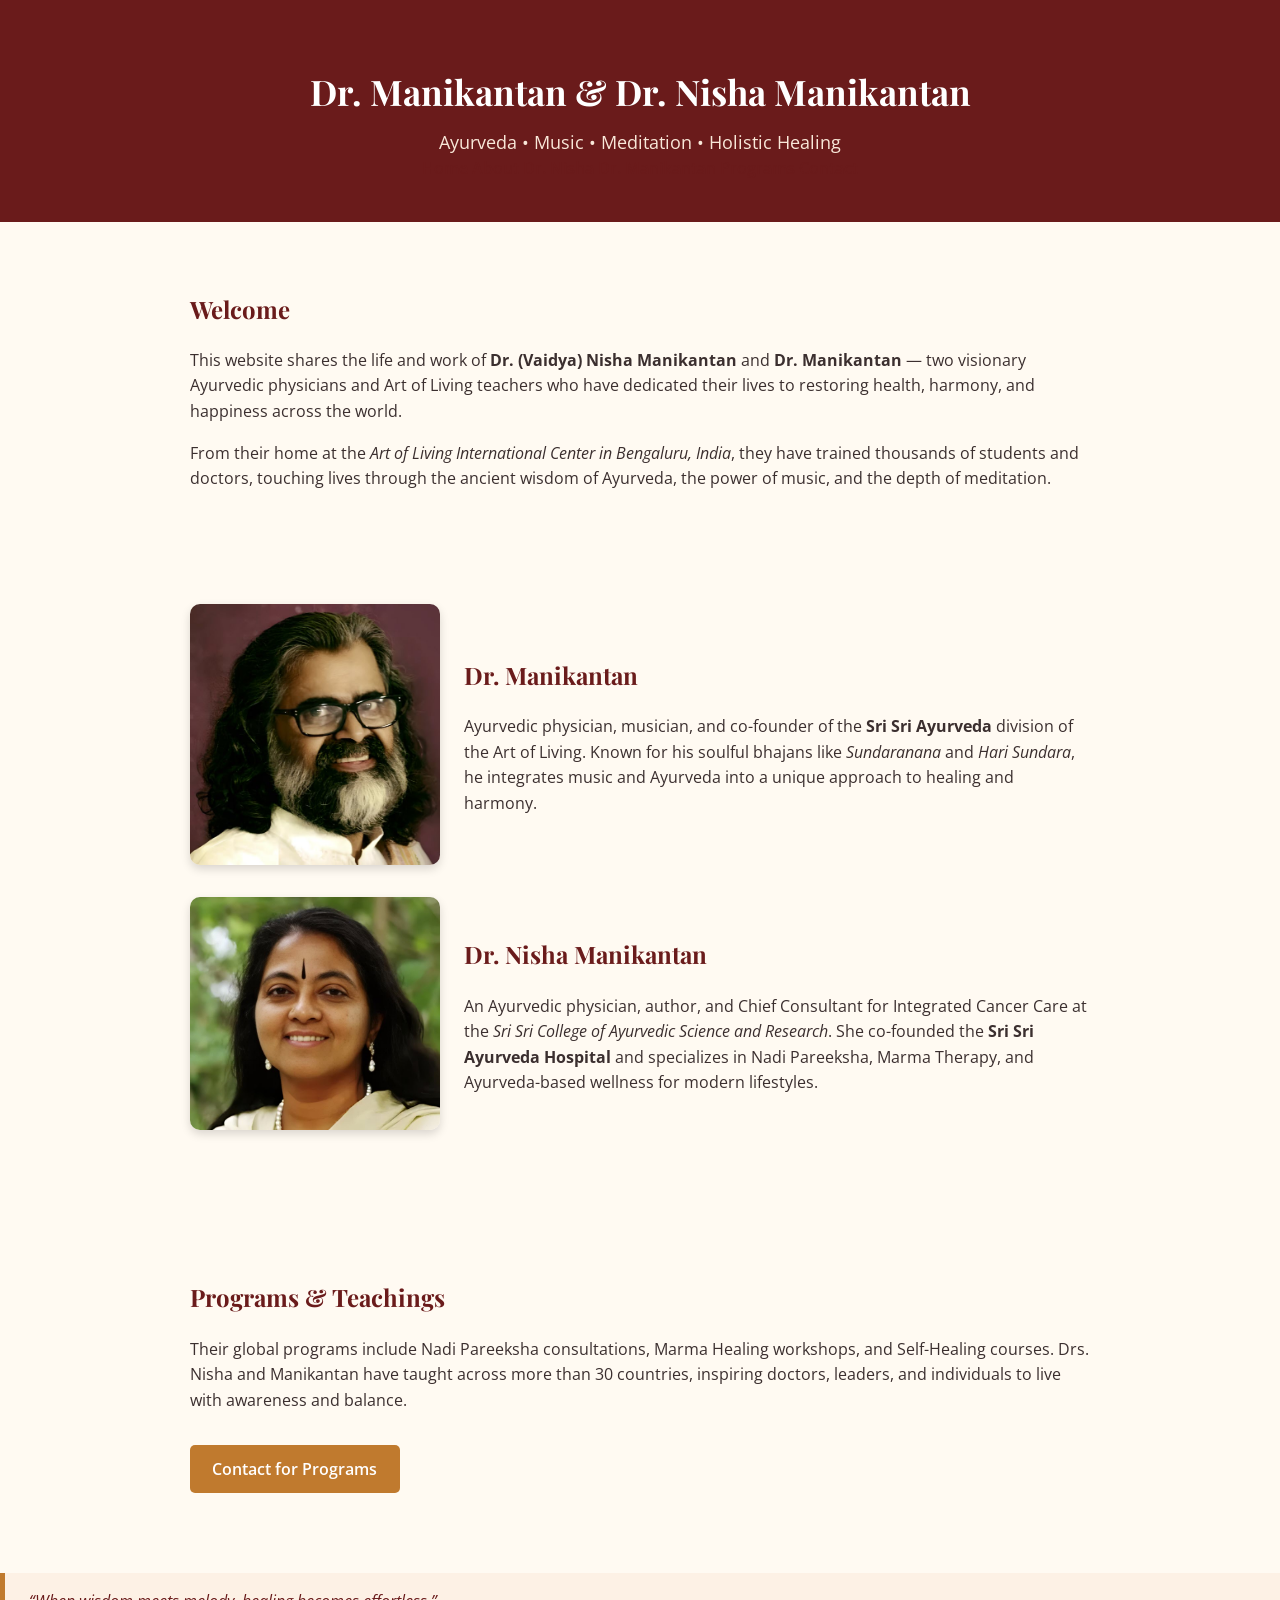
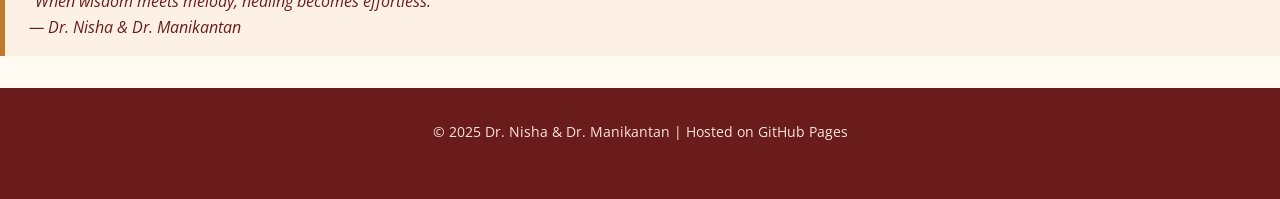
==== index.html @ b139318a "Update index.html" ====
<!DOCTYPE html>
<html lang="en">
<head>
  <meta charset="UTF-8" />
  <meta name="viewport" content="width=device-width, initial-scale=1.0" />
  <title>Dr. Manikantan & Dr. Nisha Manikantan | Ayurveda & Healing</title>
  <link href="https://fonts.googleapis.com/css2?family=Playfair+Display:wght@500;700&family=Open+Sans&display=swap" rel="stylesheet">
  <style>
    body {
      font-family: 'Open Sans', sans-serif;
      margin: 0;
      padding: 0;
      background-color: #fffaf2;
      color: #3b2f2f;
      line-height: 1.6;
    }
    header {
      background-color: #6a1b1b;
      color: #fff;
      text-align: center;
      padding: 2.5rem 1rem;
    }
    header h1 {
      font-family: 'Playfair Display', serif;
      font-size: 2.2rem;
      margin-bottom: 0.5rem;
    }
    header p {
      font-size: 1.1rem;
      margin: 0;
      color: #f9e8d9;
    }
    section {
      padding: 3rem 1.5rem;
      max-width: 900px;
      margin: auto;
    }
    h2 {
      font-family: 'Playfair Display', serif;
      color: #6a1b1b;
    }
    .bio {
      display: flex;
      flex-wrap: wrap;
      gap: 1.5rem;
      align-items: center;
      margin-bottom: 2rem;
    }
    .bio img {
      max-width: 250px;
      border-radius: 10px;
      box-shadow: 0 4px 10px rgba(0,0,0,0.15);
    }
    .bio-text {
      flex: 1;
      min-width: 260px;
    }
    .quote {
      font-style: italic;
      color: #6a1b1b;
      background: #fdf1e5;
      border-left: 5px solid #c07a2e;
      padding: 1rem 1.5rem;
      margin: 2rem 0;
    }
    footer {
      text-align: center;
      padding: 2rem;
      background-color: #6a1b1b;
      color: #f9e8d9;
      font-size: 0.9rem;
    }
    a {
      color: #6a1b1b;
      text-decoration: none;
      font-weight: 600;
    }
    a:hover {
      text-decoration: underline;
    }
    .cta {
      display: inline-block;
      background-color: #c07a2e;
      color: #fff;
      padding: 0.7rem 1.4rem;
      border-radius: 5px;
      text-decoration: none;
      margin-top: 1rem;
    }
    .cta:hover {
      background-color: #a7661f;
    }
  </style>
</head>

<body>
  <header>
    <h1>Dr. Manikantan & Dr. Nisha Manikantan</h1>
    <p>Ayurveda • Music • Meditation • Holistic Healing</p>
      <nav class="navbar">
  <a href="index.html">Home</a>
  <a href="about.html">About</a>
  <a href="dr-nisha.html">Dr. Nisha</a>
  <a href="dr-manikantan.html">Dr. Manikantan</a>
  <a href="programs.html">Programs</a>
  <a href="contact.html">Contact</a>
</nav>
  </header>

  <section>
    <h2>Welcome</h2>
    <p>
      This website shares the life and work of <strong>Dr. (Vaidya) Nisha Manikantan</strong> and <strong>Dr. Manikantan</strong> — two visionary Ayurvedic physicians and Art of Living teachers who have dedicated their lives to restoring health, harmony, and happiness across the world.
    </p>
    <p>
      From their home at the <em>Art of Living International Center in Bengaluru, India</em>, they have trained thousands of students and doctors, touching lives through the ancient wisdom of Ayurveda, the power of music, and the depth of meditation.
    </p>
  </section>

  <section>
     <div class="bio">
      <img src="Dr Manikantan Profile Photo Final.jpg" alt="Dr. Manikantan">
      <div class="bio-text">
        <h2>Dr. Manikantan</h2>
        <p>
          Ayurvedic physician, musician, and co-founder of the <strong>Sri Sri Ayurveda</strong> division of the Art of Living.  
          Known for his soulful bhajans like <em>Sundaranana</em> and <em>Hari Sundara</em>, he integrates music and Ayurveda into a unique approach to healing and harmony.
        </p>
      </div>
    </div>
    <div class="bio">
      <img src="Dr Nisha Manikantan Profile Photo Final.jpg" alt="Dr. Nisha Manikantan">
      <div class="bio-text">
        <h2>Dr. Nisha Manikantan</h2>
        <p>
          An Ayurvedic physician, author, and Chief Consultant for Integrated Cancer Care at the <em>Sri Sri College of Ayurvedic Science and Research</em>.  
          She co-founded the <strong>Sri Sri Ayurveda Hospital</strong> and specializes in Nadi Pareeksha, Marma Therapy, and Ayurveda-based wellness for modern lifestyles.
        </p>
      </div>
    </div>
  </section>

  <section>
    <h2>Programs & Teachings</h2>
    <p>
      Their global programs include Nadi Pareeksha consultations, Marma Healing workshops, and Self-Healing courses.  
      Drs. Nisha and Manikantan have taught across more than 30 countries, inspiring doctors, leaders, and individuals to live with awareness and balance.
    </p>
    <a href="mailto:drmanikantanandnisha@gmail.com" class="cta">Contact for Programs</a>
  </section>

  <div class="quote">
    “When wisdom meets melody, healing becomes effortless.”  
    <br>— Dr. Nisha & Dr. Manikantan
  </div>

  <footer>
    © 2025 Dr. Nisha & Dr. Manikantan | Hosted on GitHub Pages  
    <br>
    <a href="mailto:drmanikantanandnisha@gmail.com">drmanikantanandnisha@gmail.com</a>
  </footer>
</body>
</html>
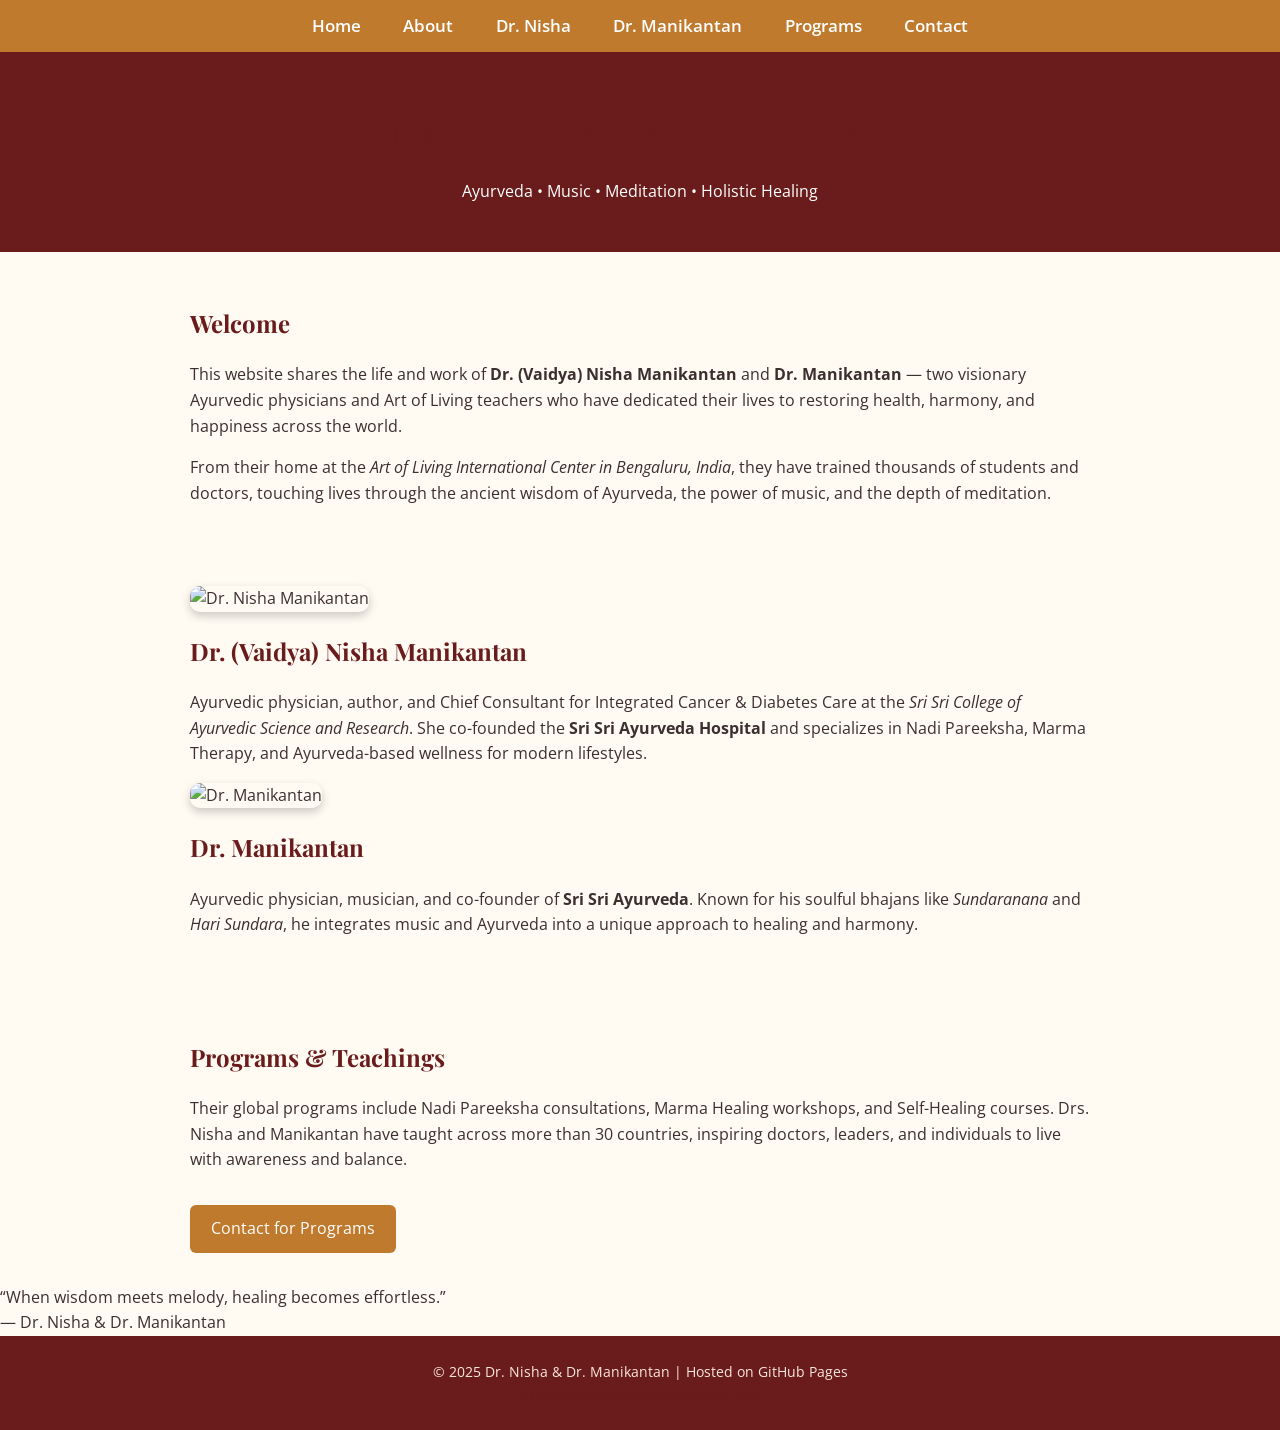
==== commit cd6b3605: "Update index.html" ====
--- a/index.html
+++ b/index.html
@@ -4,109 +4,33 @@
   <meta charset="UTF-8" />
   <meta name="viewport" content="width=device-width, initial-scale=1.0" />
   <title>Dr. Manikantan & Dr. Nisha Manikantan | Ayurveda & Healing</title>
+
+  <!-- Fonts -->
   <link href="https://fonts.googleapis.com/css2?family=Playfair+Display:wght@500;700&family=Open+Sans&display=swap" rel="stylesheet">
-  <style>
-    body {
-      font-family: 'Open Sans', sans-serif;
-      margin: 0;
-      padding: 0;
-      background-color: #fffaf2;
-      color: #3b2f2f;
-      line-height: 1.6;
-    }
-    header {
-      background-color: #6a1b1b;
-      color: #fff;
-      text-align: center;
-      padding: 2.5rem 1rem;
-    }
-    header h1 {
-      font-family: 'Playfair Display', serif;
-      font-size: 2.2rem;
-      margin-bottom: 0.5rem;
-    }
-    header p {
-      font-size: 1.1rem;
-      margin: 0;
-      color: #f9e8d9;
-    }
-    section {
-      padding: 3rem 1.5rem;
-      max-width: 900px;
-      margin: auto;
-    }
-    h2 {
-      font-family: 'Playfair Display', serif;
-      color: #6a1b1b;
-    }
-    .bio {
-      display: flex;
-      flex-wrap: wrap;
-      gap: 1.5rem;
-      align-items: center;
-      margin-bottom: 2rem;
-    }
-    .bio img {
-      max-width: 250px;
-      border-radius: 10px;
-      box-shadow: 0 4px 10px rgba(0,0,0,0.15);
-    }
-    .bio-text {
-      flex: 1;
-      min-width: 260px;
-    }
-    .quote {
-      font-style: italic;
-      color: #6a1b1b;
-      background: #fdf1e5;
-      border-left: 5px solid #c07a2e;
-      padding: 1rem 1.5rem;
-      margin: 2rem 0;
-    }
-    footer {
-      text-align: center;
-      padding: 2rem;
-      background-color: #6a1b1b;
-      color: #f9e8d9;
-      font-size: 0.9rem;
-    }
-    a {
-      color: #6a1b1b;
-      text-decoration: none;
-      font-weight: 600;
-    }
-    a:hover {
-      text-decoration: underline;
-    }
-    .cta {
-      display: inline-block;
-      background-color: #c07a2e;
-      color: #fff;
-      padding: 0.7rem 1.4rem;
-      border-radius: 5px;
-      text-decoration: none;
-      margin-top: 1rem;
-    }
-    .cta:hover {
-      background-color: #a7661f;
-    }
-  </style>
+
+  <!-- External CSS -->
+  <link rel="stylesheet" href="style.css">
 </head>
 
 <body>
+
+  <!-- 🌿 Navigation Bar -->
+  <nav class="navbar">
+    <a href="index.html" class="active">Home</a>
+    <a href="about.html">About</a>
+    <a href="dr-nisha.html">Dr. Nisha</a>
+    <a href="dr-manikantan.html">Dr. Manikantan</a>
+    <a href="programs.html">Programs</a>
+    <a href="contact.html">Contact</a>
+  </nav>
+
+  <!-- 🪔 Header / Banner -->
   <header>
     <h1>Dr. Manikantan & Dr. Nisha Manikantan</h1>
     <p>Ayurveda • Music • Meditation • Holistic Healing</p>
-      <nav class="navbar">
-  <a href="index.html">Home</a>
-  <a href="about.html">About</a>
-  <a href="dr-nisha.html">Dr. Nisha</a>
-  <a href="dr-manikantan.html">Dr. Manikantan</a>
-  <a href="programs.html">Programs</a>
-  <a href="contact.html">Contact</a>
-</nav>
   </header>
 
+  <!-- 🌸 Welcome Section -->
   <section>
     <h2>Welcome</h2>
     <p>
@@ -117,47 +41,52 @@
     </p>
   </section>
 
+  <!-- 🌿 Profiles -->
   <section>
-     <div class="bio">
-      <img src="Dr Manikantan Profile Photo Final.jpg" alt="Dr. Manikantan">
+    <div class="bio">
+      <img src="images/dr-nisha.jpg" alt="Dr. Nisha Manikantan" class="profile-img">
+      <div class="bio-text">
+        <h2>Dr. (Vaidya) Nisha Manikantan</h2>
+        <p>
+          Ayurvedic physician, author, and Chief Consultant for Integrated Cancer & Diabetes Care at the <em>Sri Sri College of Ayurvedic Science and Research</em>.
+          She co-founded the <strong>Sri Sri Ayurveda Hospital</strong> and specializes in Nadi Pareeksha, Marma Therapy, and Ayurveda-based wellness for modern lifestyles.
+        </p>
+      </div>
+    </div>
+
+    <div class="bio">
+      <img src="images/dr-manikantan.jpg" alt="Dr. Manikantan" class="profile-img">
       <div class="bio-text">
         <h2>Dr. Manikantan</h2>
         <p>
-          Ayurvedic physician, musician, and co-founder of the <strong>Sri Sri Ayurveda</strong> division of the Art of Living.  
-          Known for his soulful bhajans like <em>Sundaranana</em> and <em>Hari Sundara</em>, he integrates music and Ayurveda into a unique approach to healing and harmony.
-        </p>
-      </div>
-    </div>
-    <div class="bio">
-      <img src="Dr Nisha Manikantan Profile Photo Final.jpg" alt="Dr. Nisha Manikantan">
-      <div class="bio-text">
-        <h2>Dr. Nisha Manikantan</h2>
-        <p>
-          An Ayurvedic physician, author, and Chief Consultant for Integrated Cancer Care at the <em>Sri Sri College of Ayurvedic Science and Research</em>.  
-          She co-founded the <strong>Sri Sri Ayurveda Hospital</strong> and specializes in Nadi Pareeksha, Marma Therapy, and Ayurveda-based wellness for modern lifestyles.
+          Ayurvedic physician, musician, and co-founder of <strong>Sri Sri Ayurveda</strong>. Known for his soulful bhajans like <em>Sundaranana</em> and <em>Hari Sundara</em>, he integrates music and Ayurveda into a unique approach to healing and harmony.
         </p>
       </div>
     </div>
   </section>
 
+  <!-- 🌎 Programs Section -->
   <section>
     <h2>Programs & Teachings</h2>
     <p>
-      Their global programs include Nadi Pareeksha consultations, Marma Healing workshops, and Self-Healing courses.  
+      Their global programs include Nadi Pareeksha consultations, Marma Healing workshops, and Self-Healing courses.
       Drs. Nisha and Manikantan have taught across more than 30 countries, inspiring doctors, leaders, and individuals to live with awareness and balance.
     </p>
     <a href="mailto:drmanikantanandnisha@gmail.com" class="cta">Contact for Programs</a>
   </section>
 
+  <!-- 🌼 Quote -->
   <div class="quote">
     “When wisdom meets melody, healing becomes effortless.”  
     <br>— Dr. Nisha & Dr. Manikantan
   </div>
 
+  <!-- 🌙 Footer -->
   <footer>
     © 2025 Dr. Nisha & Dr. Manikantan | Hosted on GitHub Pages  
     <br>
     <a href="mailto:drmanikantanandnisha@gmail.com">drmanikantanandnisha@gmail.com</a>
   </footer>
+
 </body>
 </html>
--- a/style.css
+++ b/style.css
@@ -0,0 +1,75 @@
+body {
+  font-family: 'Open Sans', sans-serif;
+  background: #fffaf2;
+  color: #3b2f2f;
+  line-height: 1.6;
+  margin: 0;
+}
+header {
+  background: #6a1b1b;
+  color: #fff;
+  text-align: center;
+  padding: 2rem 1rem;
+}
+/* 🌿 Add navbar styling BELOW header and ABOVE h1,h2 */
+.navbar {
+  background-color: #c07a2e;
+  text-align: center;
+  padding: 0.8rem 0;
+  position: sticky;
+  top: 0;
+  z-index: 10;
+}
+
+.navbar a {
+  color: #fff;
+  text-decoration: none;
+  font-weight: 600;
+  margin: 0 1.2rem;
+  font-size: 1.05rem;
+  transition: color 0.3s;
+}
+
+.navbar a:hover {
+  color: #f5d9a6;
+}
+
+h1, h2 {
+  font-family: 'Playfair Display', serif;
+  color: #6a1b1b;
+}
+section {
+  max-width: 900px;
+  margin: auto;
+  padding: 2rem;
+}
+.profile-img {
+  width: 250px;
+  border-radius: 10px;
+  box-shadow: 0 4px 10px rgba(0,0,0,0.2);
+}
+footer {
+  background: #6a1b1b;
+  color: #f9e8d9;
+  text-align: center;
+  padding: 1.5rem;
+  font-size: 0.9rem;
+}
+a {
+  color: #6a1b1b;
+  text-decoration: none;
+}
+a:hover {
+  text-decoration: underline;
+}
+.cta {
+  display: inline-block;
+  background: #c07a2e;
+  color: #fff;
+  padding: 0.7rem 1.3rem;
+  border-radius: 6px;
+  margin-top: 1rem;
+}
+.cta:hover {
+  background: #a7661f;
+}
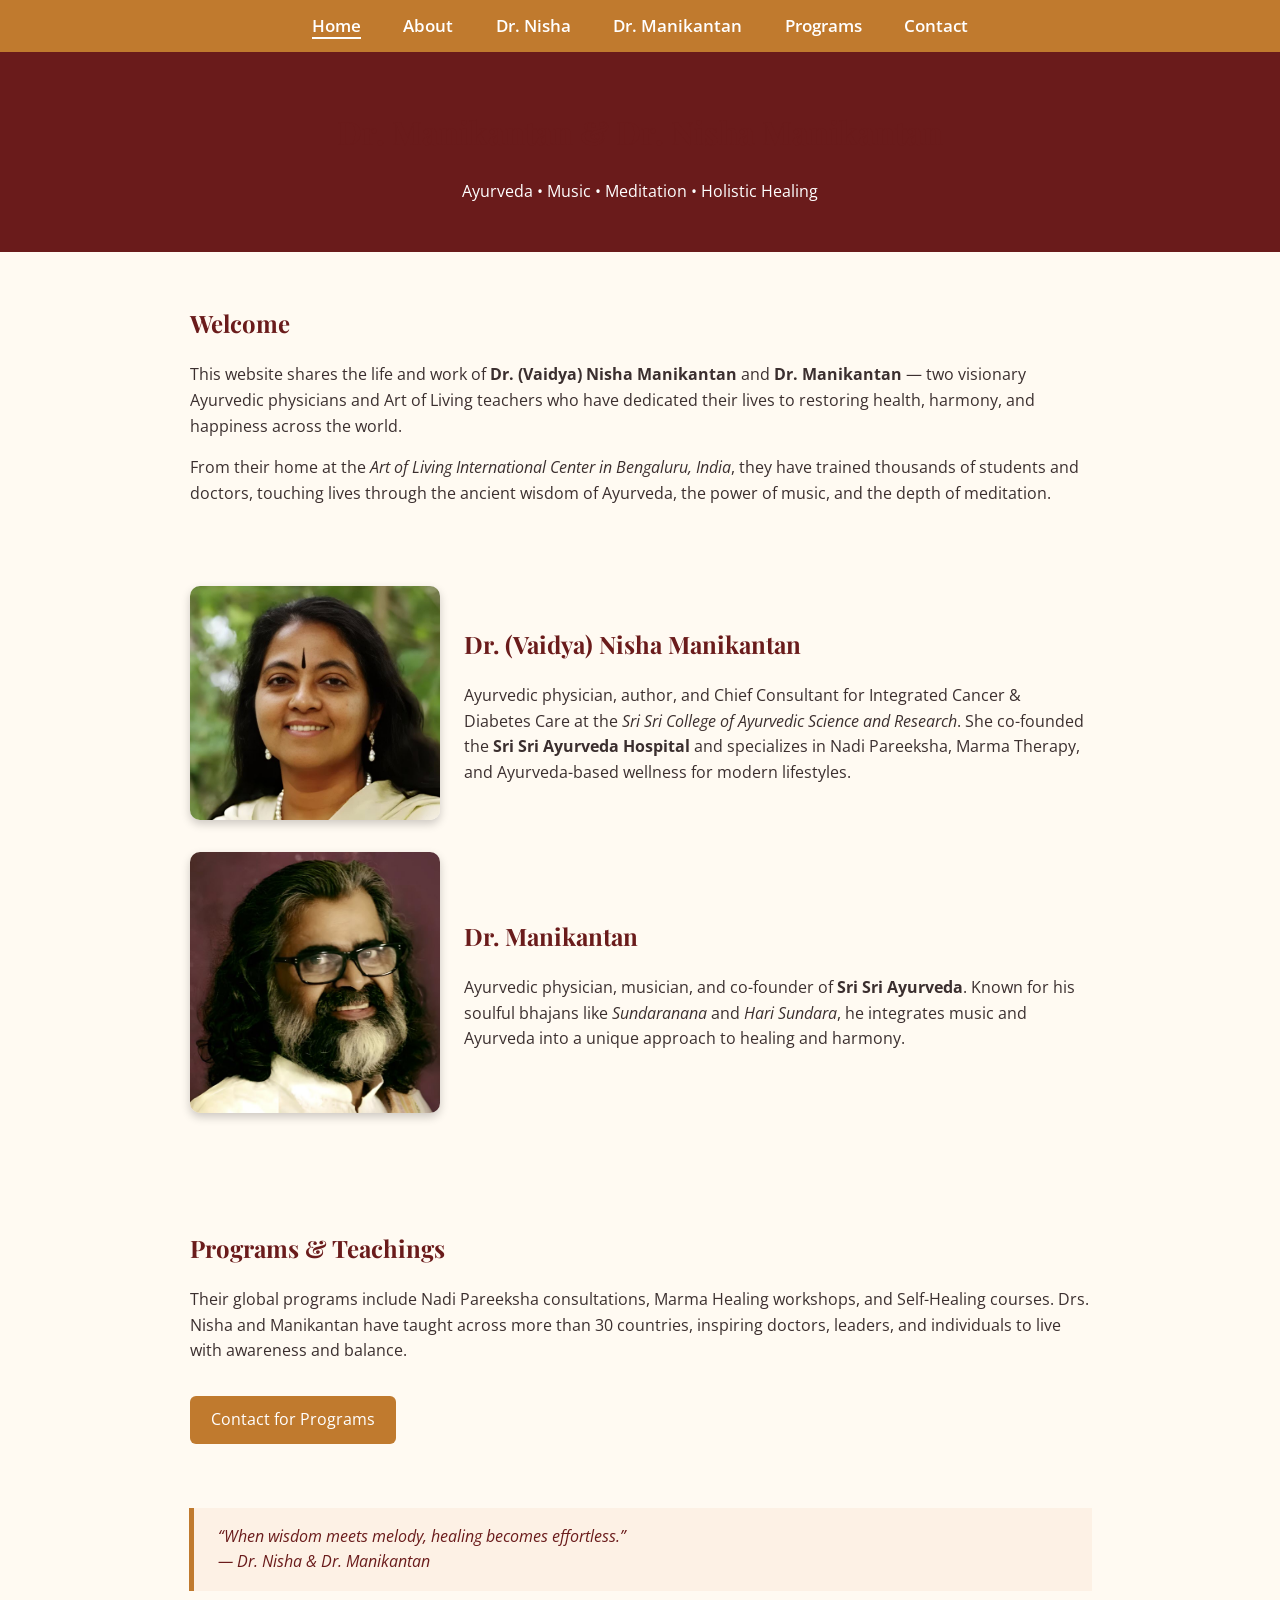
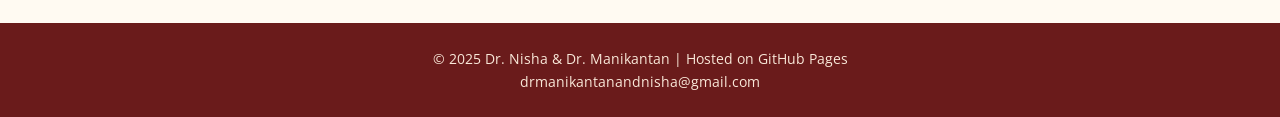
==== commit b811592e: "Update index.html" ====
--- a/index.html
+++ b/index.html
@@ -44,7 +44,7 @@
   <!-- 🌿 Profiles -->
   <section>
     <div class="bio">
-      <img src="images/dr-nisha.jpg" alt="Dr. Nisha Manikantan" class="profile-img">
+      <img src="dr-nisha.jpg" alt="Dr. Nisha Manikantan" class="profile-img">
       <div class="bio-text">
         <h2>Dr. (Vaidya) Nisha Manikantan</h2>
         <p>
@@ -55,7 +55,7 @@
     </div>
 
     <div class="bio">
-      <img src="images/dr-manikantan.jpg" alt="Dr. Manikantan" class="profile-img">
+      <img src="dr-manikantan.jpg" alt="Dr. Manikantan" class="profile-img">
       <div class="bio-text">
         <h2>Dr. Manikantan</h2>
         <p>
--- a/style.css
+++ b/style.css
@@ -1,3 +1,4 @@
+/* 🌿 General Styling */
 body {
   font-family: 'Open Sans', sans-serif;
   background: #fffaf2;
@@ -5,13 +6,27 @@
   line-height: 1.6;
   margin: 0;
 }
+
+/* 🌿 Header Banner */
 header {
   background: #6a1b1b;
   color: #fff;
   text-align: center;
   padding: 2rem 1rem;
 }
-/* 🌿 Add navbar styling BELOW header and ABOVE h1,h2 */
+
+h1, h2 {
+  font-family: 'Playfair Display', serif;
+  color: #6a1b1b;
+}
+
+section {
+  max-width: 900px;
+  margin: auto;
+  padding: 2rem;
+}
+
+/* 🌿 Navigation Bar */
 .navbar {
   background-color: #c07a2e;
   text-align: center;
@@ -34,20 +49,57 @@
   color: #f5d9a6;
 }
 
-h1, h2 {
-  font-family: 'Playfair Display', serif;
-  color: #6a1b1b;
+.navbar a.active {
+  border-bottom: 2px solid #fff;
 }
-section {
-  max-width: 900px;
-  margin: auto;
-  padding: 2rem;
+
+/* 🌿 Bio Sections */
+.bio {
+  display: flex;
+  flex-wrap: wrap;
+  align-items: center;
+  gap: 1.5rem;
+  margin-bottom: 2rem;
 }
+
 .profile-img {
   width: 250px;
   border-radius: 10px;
   box-shadow: 0 4px 10px rgba(0,0,0,0.2);
 }
+
+.bio-text {
+  flex: 1;
+  min-width: 260px;
+}
+
+/* 🌿 Quote Box */
+.quote {
+  font-style: italic;
+  color: #6a1b1b;
+  background: #fdf1e5;
+  border-left: 5px solid #c07a2e;
+  padding: 1rem 1.5rem;
+  margin: 2rem auto;
+  max-width: 850px;
+}
+
+/* 🌿 Call-to-Action Button */
+.cta {
+  display: inline-block;
+  background: #c07a2e;
+  color: #fff;
+  padding: 0.7rem 1.3rem;
+  border-radius: 6px;
+  margin-top: 1rem;
+  text-decoration: none;
+}
+
+.cta:hover {
+  background: #a7661f;
+}
+
+/* 🌿 Footer */
 footer {
   background: #6a1b1b;
   color: #f9e8d9;
@@ -55,21 +107,24 @@
   padding: 1.5rem;
   font-size: 0.9rem;
 }
-a {
-  color: #6a1b1b;
+
+footer a {
+  color: #f9e8d9;
   text-decoration: none;
 }
-a:hover {
+
+footer a:hover {
   text-decoration: underline;
 }
-.cta {
-  display: inline-block;
-  background: #c07a2e;
-  color: #fff;
-  padding: 0.7rem 1.3rem;
-  border-radius: 6px;
-  margin-top: 1rem;
+
+/* 🌿 Responsive */
+@media (max-width: 700px) {
+  .bio {
+    flex-direction: column;
+    text-align: center;
+  }
+  .navbar a {
+    display: inline-block;
+    margin: 0.5rem;
+  }
 }
-.cta:hover {
-  background: #a7661f;
-}
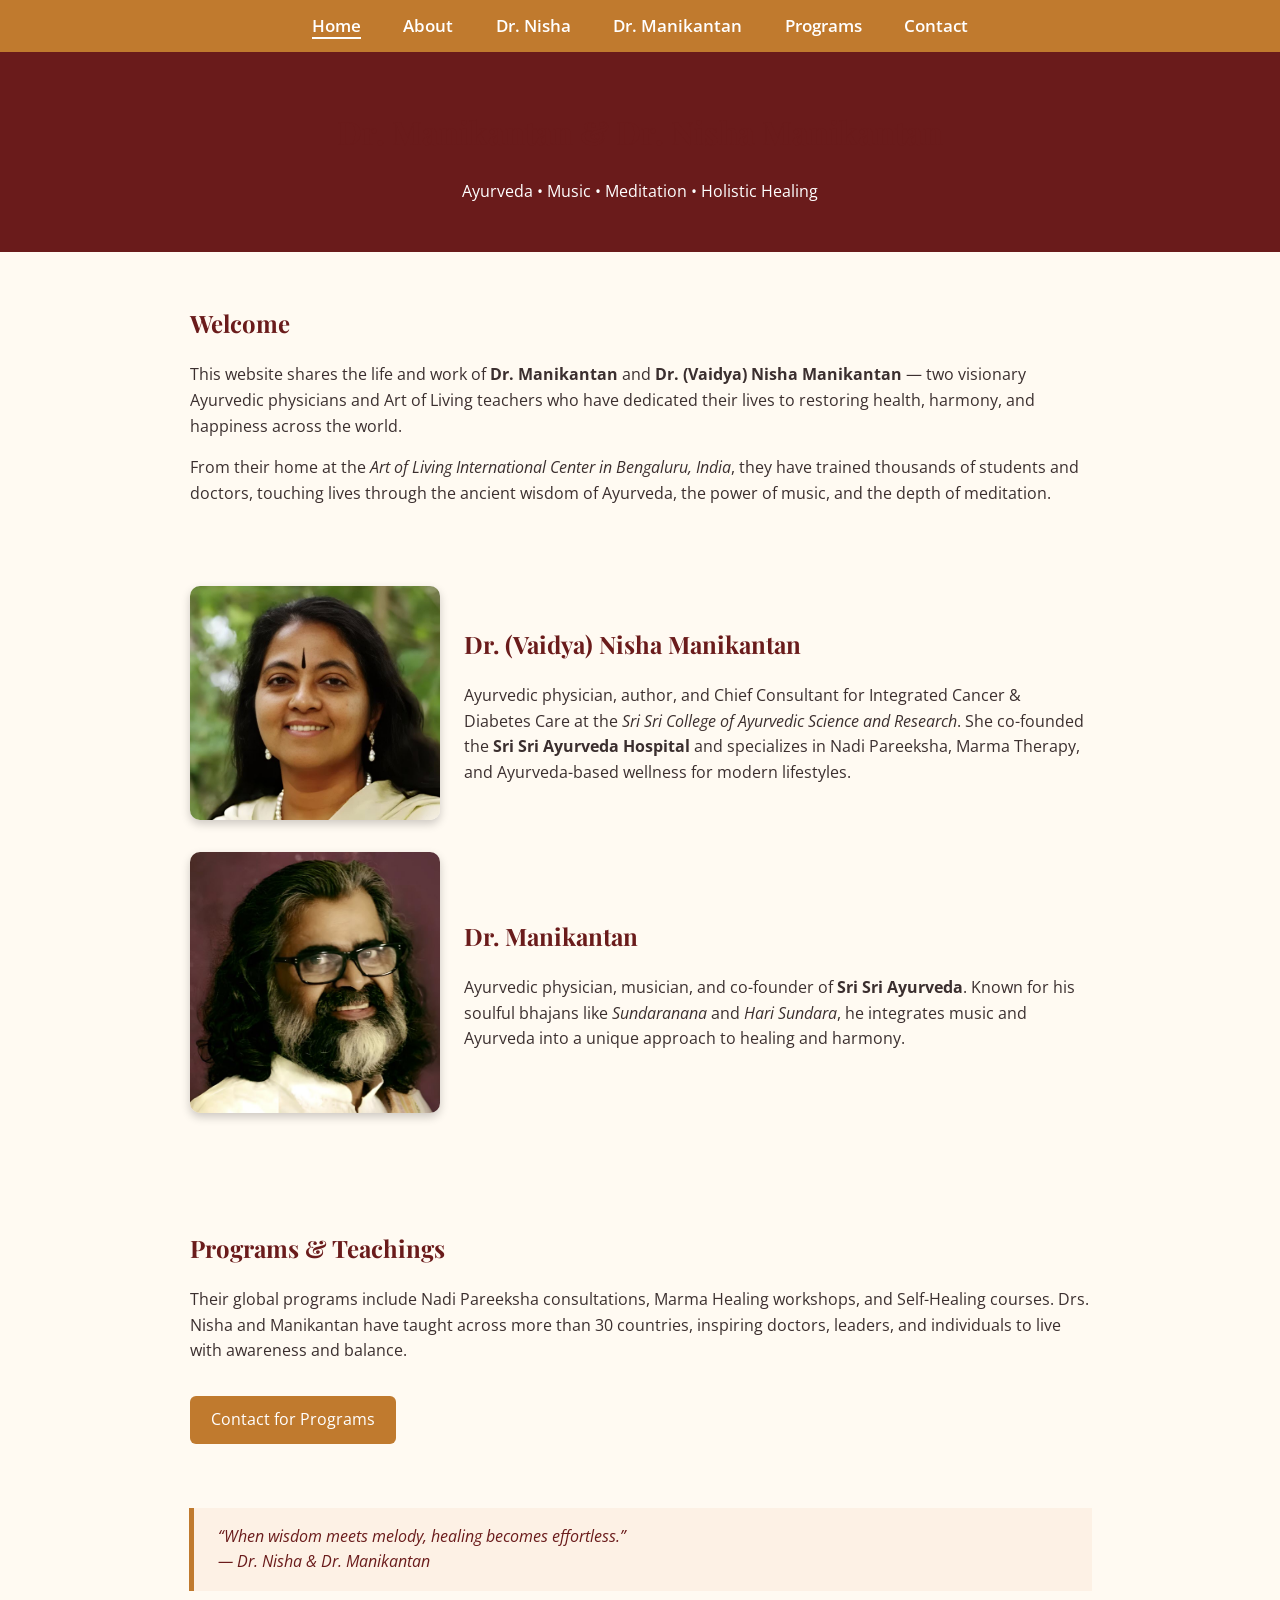
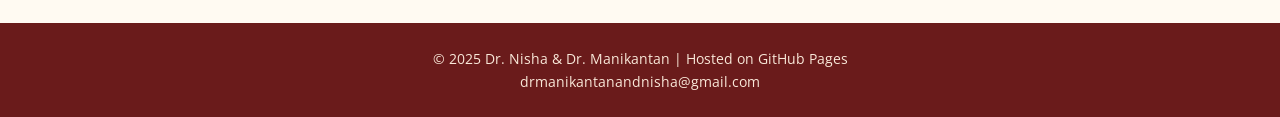
==== commit d945c9dd: "Update index.html" ====
--- a/index.html
+++ b/index.html
@@ -34,7 +34,7 @@
   <section>
     <h2>Welcome</h2>
     <p>
-      This website shares the life and work of <strong>Dr. (Vaidya) Nisha Manikantan</strong> and <strong>Dr. Manikantan</strong> — two visionary Ayurvedic physicians and Art of Living teachers who have dedicated their lives to restoring health, harmony, and happiness across the world.
+      This website shares the life and work of <strong>Dr. Manikantan</strong> and <strong>Dr. (Vaidya) Nisha Manikantan</strong> — two visionary Ayurvedic physicians and Art of Living teachers who have dedicated their lives to restoring health, harmony, and happiness across the world.
     </p>
     <p>
       From their home at the <em>Art of Living International Center in Bengaluru, India</em>, they have trained thousands of students and doctors, touching lives through the ancient wisdom of Ayurveda, the power of music, and the depth of meditation.
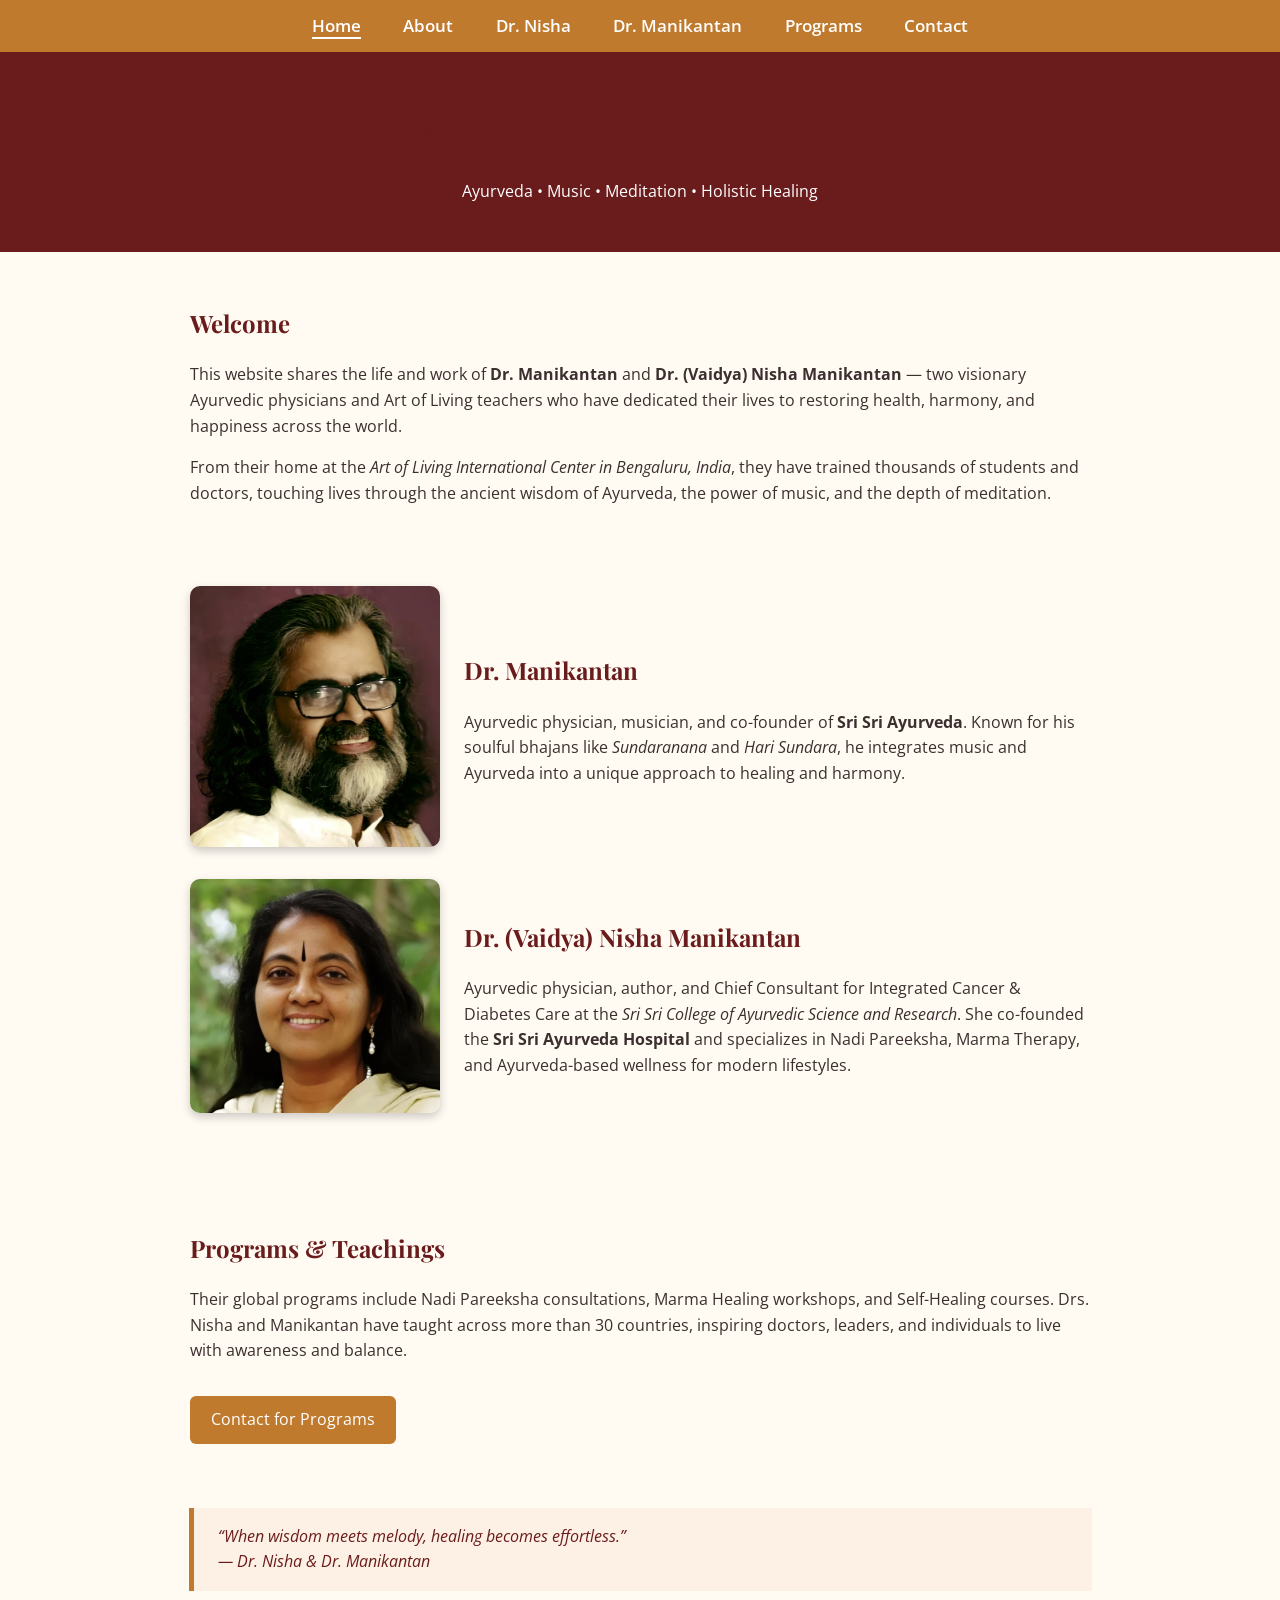
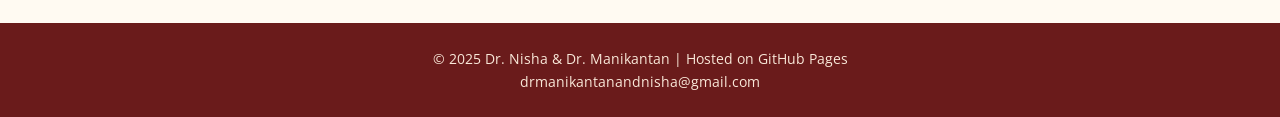
==== commit d34b5e4f: "Update index.html" ====
--- a/index.html
+++ b/index.html
@@ -43,6 +43,16 @@
 
   <!-- 🌿 Profiles -->
   <section>
+        <div class="bio">
+      <img src="dr-manikantan.jpg" alt="Dr. Manikantan" class="profile-img">
+      <div class="bio-text">
+        <h2>Dr. Manikantan</h2>
+        <p>
+          Ayurvedic physician, musician, and co-founder of <strong>Sri Sri Ayurveda</strong>. Known for his soulful bhajans like <em>Sundaranana</em> and <em>Hari Sundara</em>, he integrates music and Ayurveda into a unique approach to healing and harmony.
+        </p>
+      </div>
+    </div>
+    
     <div class="bio">
       <img src="dr-nisha.jpg" alt="Dr. Nisha Manikantan" class="profile-img">
       <div class="bio-text">
@@ -50,16 +60,6 @@
         <p>
           Ayurvedic physician, author, and Chief Consultant for Integrated Cancer & Diabetes Care at the <em>Sri Sri College of Ayurvedic Science and Research</em>.
           She co-founded the <strong>Sri Sri Ayurveda Hospital</strong> and specializes in Nadi Pareeksha, Marma Therapy, and Ayurveda-based wellness for modern lifestyles.
-        </p>
-      </div>
-    </div>
-
-    <div class="bio">
-      <img src="dr-manikantan.jpg" alt="Dr. Manikantan" class="profile-img">
-      <div class="bio-text">
-        <h2>Dr. Manikantan</h2>
-        <p>
-          Ayurvedic physician, musician, and co-founder of <strong>Sri Sri Ayurveda</strong>. Known for his soulful bhajans like <em>Sundaranana</em> and <em>Hari Sundara</em>, he integrates music and Ayurveda into a unique approach to healing and harmony.
         </p>
       </div>
     </div>
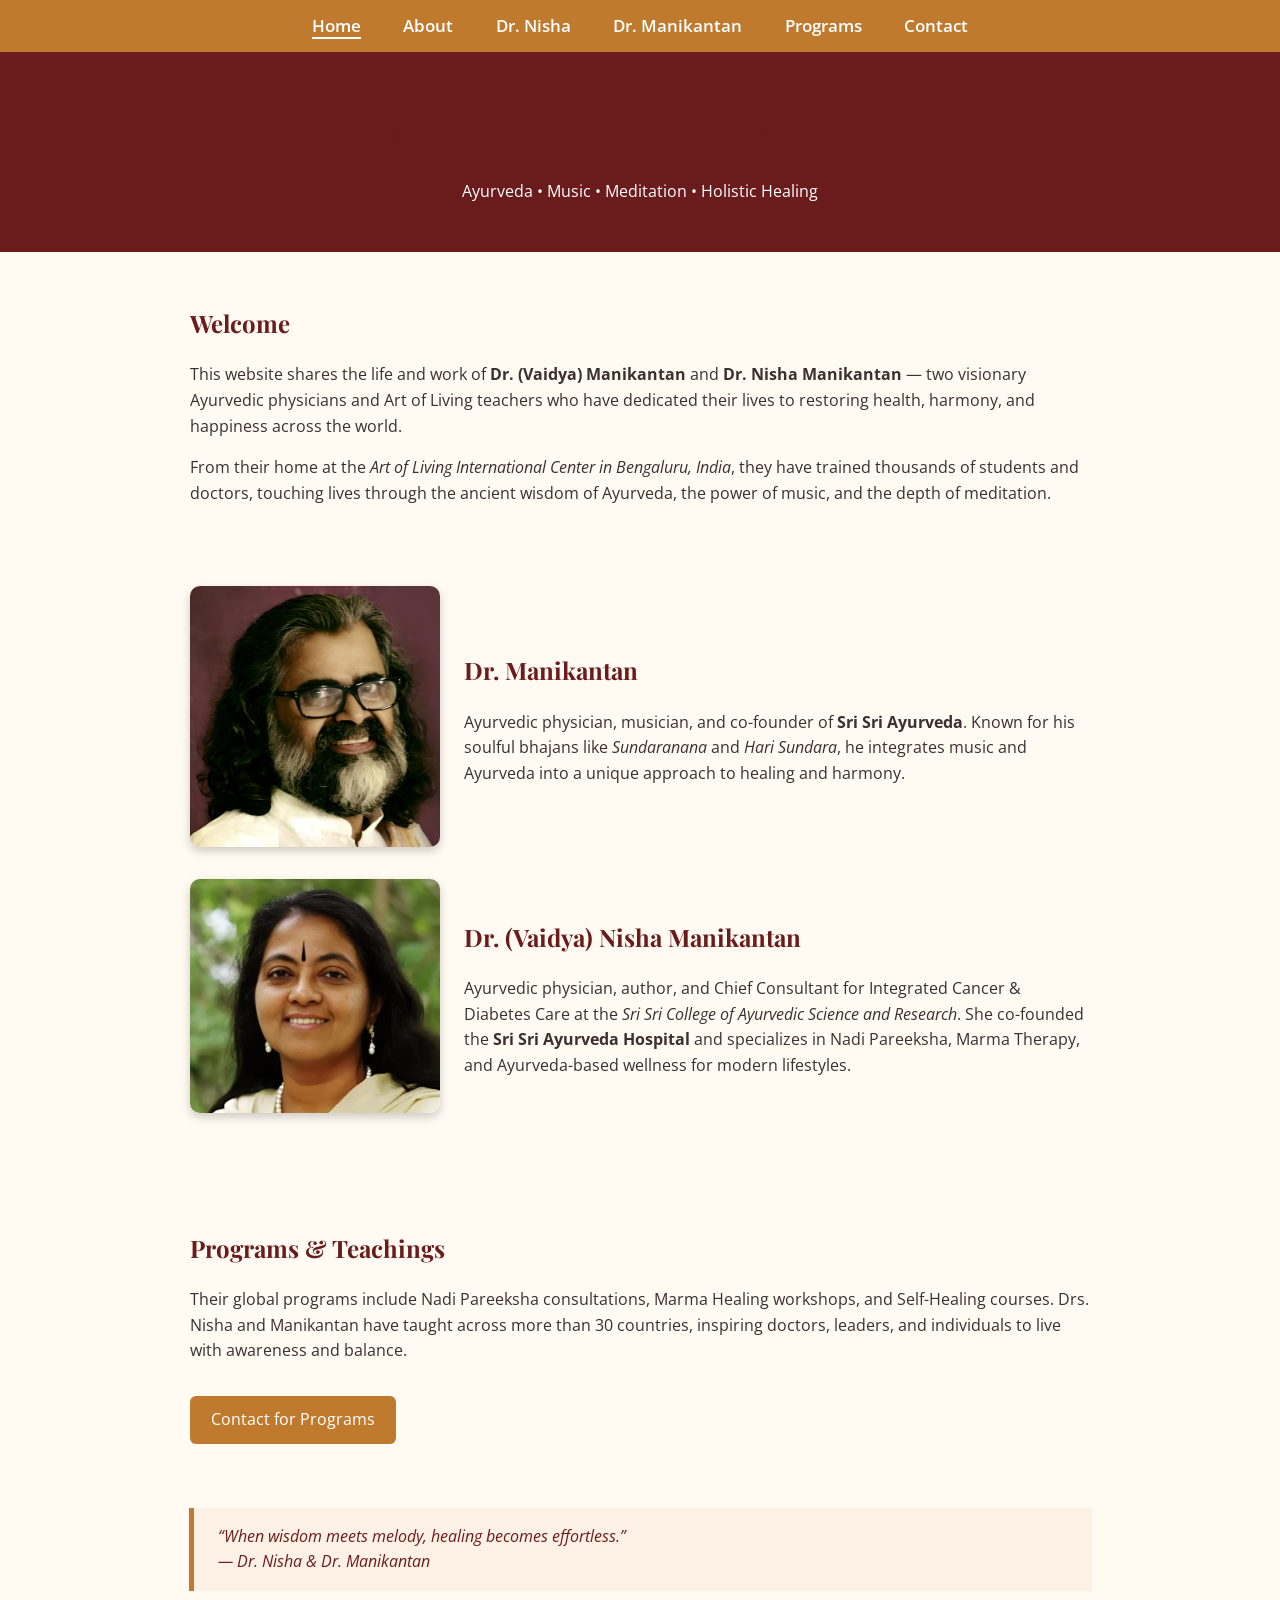
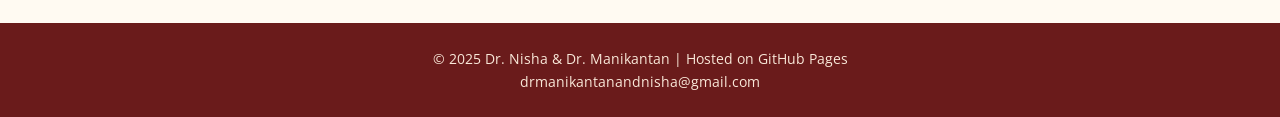
==== commit dccbc3c4: "Update index.html" ====
--- a/index.html
+++ b/index.html
@@ -34,7 +34,7 @@
   <section>
     <h2>Welcome</h2>
     <p>
-      This website shares the life and work of <strong>Dr. Manikantan</strong> and <strong>Dr. (Vaidya) Nisha Manikantan</strong> — two visionary Ayurvedic physicians and Art of Living teachers who have dedicated their lives to restoring health, harmony, and happiness across the world.
+      This website shares the life and work of <strong>Dr. (Vaidya) Manikantan</strong> and <strong>Dr. Nisha Manikantan</strong> — two visionary Ayurvedic physicians and Art of Living teachers who have dedicated their lives to restoring health, harmony, and happiness across the world.
     </p>
     <p>
       From their home at the <em>Art of Living International Center in Bengaluru, India</em>, they have trained thousands of students and doctors, touching lives through the ancient wisdom of Ayurveda, the power of music, and the depth of meditation.
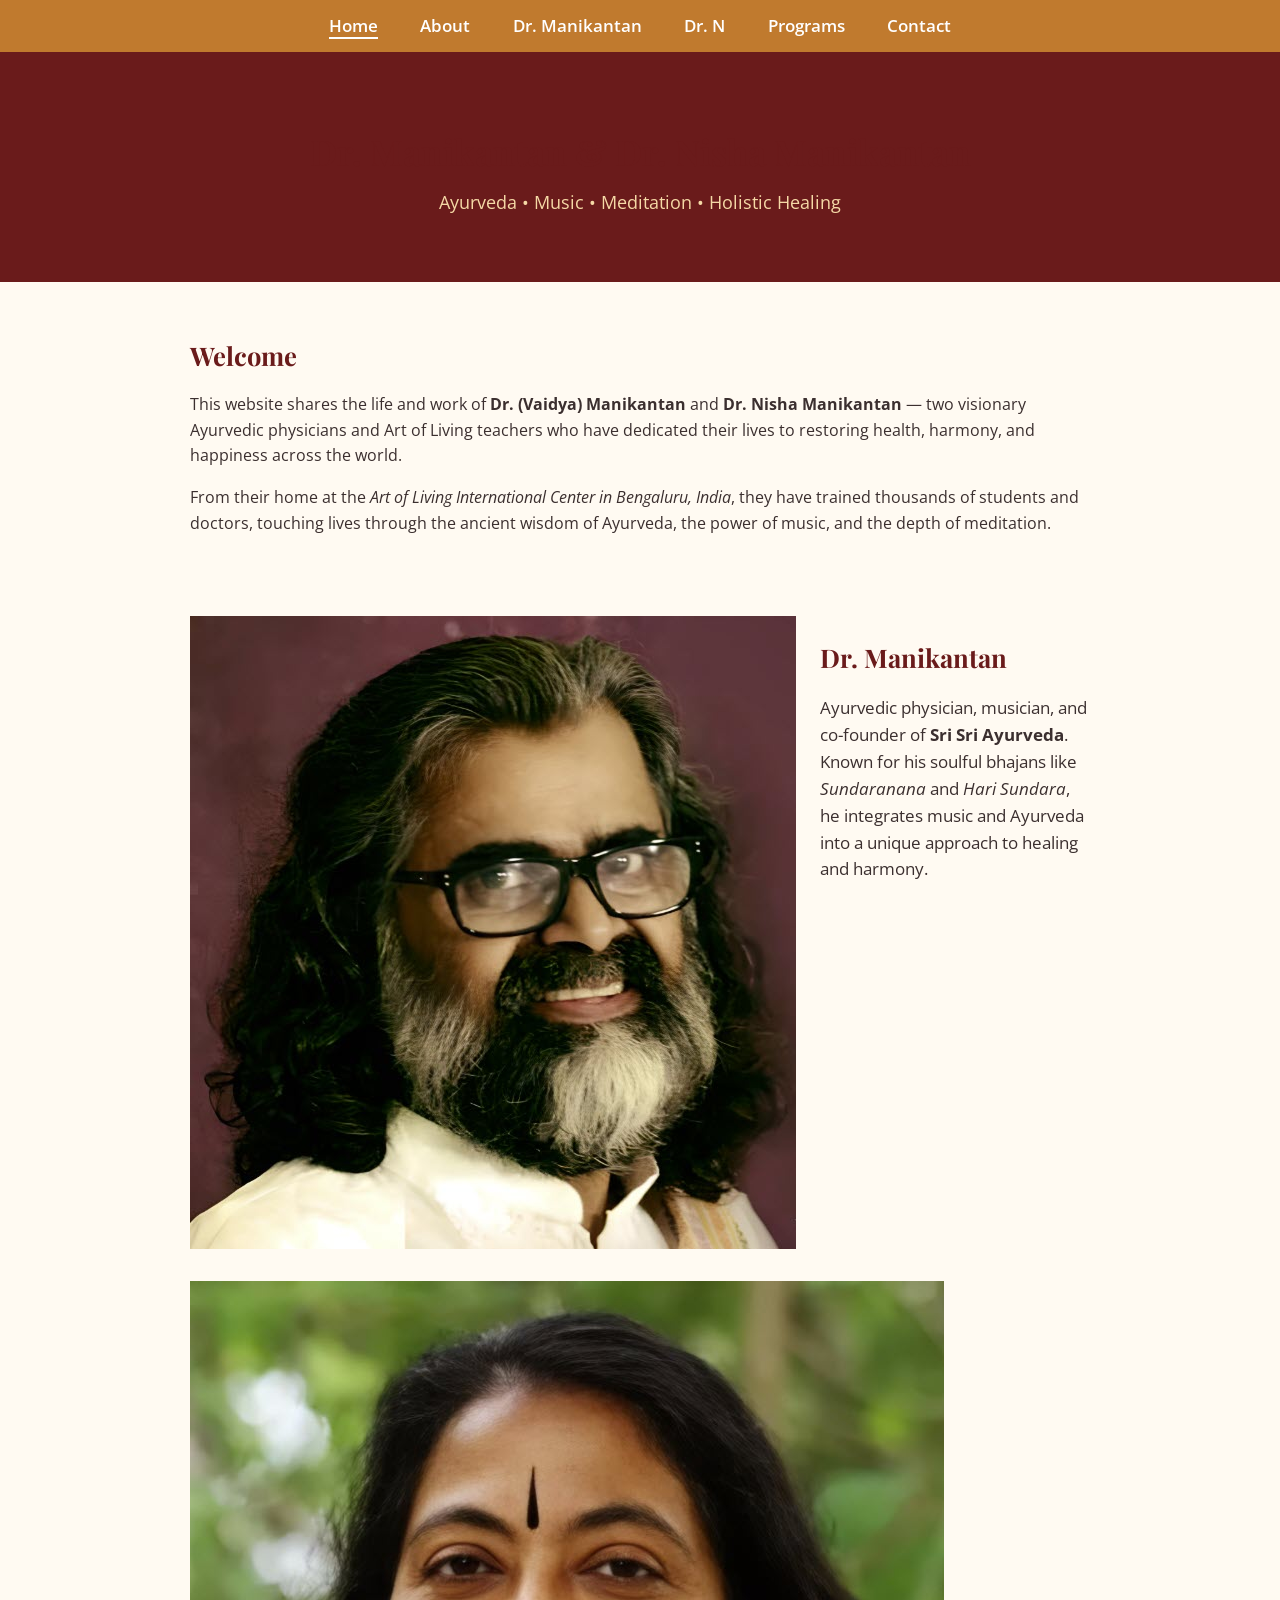
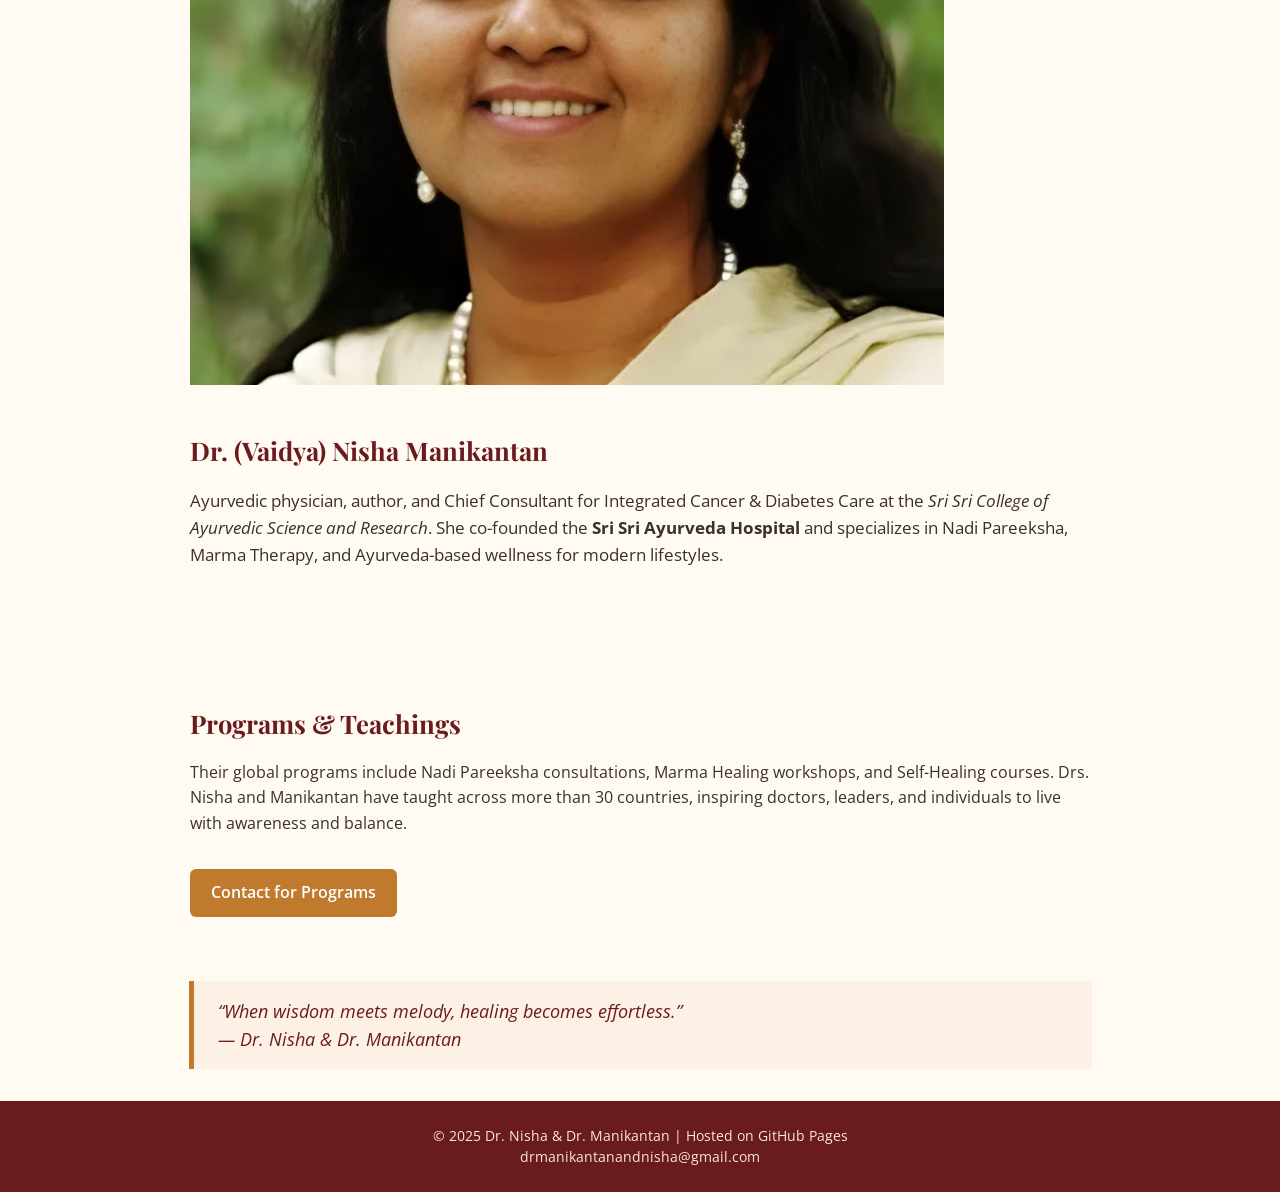
==== commit 8052f19d: "Update index.html" ====
--- a/index.html
+++ b/index.html
@@ -13,13 +13,12 @@
 </head>
 
 <body>
-
-  <!-- 🌿 Navigation Bar -->
+      <!-- 🌿 Navigation Bar -->
   <nav class="navbar">
     <a href="index.html" class="active">Home</a>
     <a href="about.html">About</a>
-    <a href="dr-nisha.html">Dr. Nisha</a>
     <a href="dr-manikantan.html">Dr. Manikantan</a>
+    <a href="dr-nisha.html">Dr. N
     <a href="programs.html">Programs</a>
     <a href="contact.html">Contact</a>
   </nav>
--- a/style.css
+++ b/style.css
@@ -1,29 +1,10 @@
-/* 🌿 General Styling */
+/* 🌿 General Page Setup */
 body {
   font-family: 'Open Sans', sans-serif;
   background: #fffaf2;
   color: #3b2f2f;
   line-height: 1.6;
   margin: 0;
-}
-
-/* 🌿 Header Banner */
-header {
-  background: #6a1b1b;
-  color: #fff;
-  text-align: center;
-  padding: 2rem 1rem;
-}
-
-h1, h2 {
-  font-family: 'Playfair Display', serif;
-  color: #6a1b1b;
-}
-
-section {
-  max-width: 900px;
-  margin: auto;
-  padding: 2rem;
 }
 
 /* 🌿 Navigation Bar */
@@ -53,27 +34,60 @@
   border-bottom: 2px solid #fff;
 }
 
-/* 🌿 Bio Sections */
+/* 🌿 Header / Banner */
+header {
+  background: #6a1b1b;
+  color: #fff;
+  text-align: center;
+  padding: 3rem 1rem;
+  margin-top: 0;
+}
+
+header h1 {
+  font-family: 'Playfair Display', serif;
+  font-size: 2.2rem;
+  margin-bottom: 0.5rem;
+}
+
+header p {
+  font-size: 1.1rem;
+  color: #f5d9a6;
+  margin-top: 0;
+}
+
+/* 🌿 Section Formatting */
+section {
+  max-width: 900px;
+  margin: auto;
+  padding: 2rem 1.5rem;
+}
+
+h1, h2 {
+  font-family: 'Playfair Display', serif;
+  color: #6a1b1b;
+}
+
+h2 {
+  font-size: 1.6rem;
+  margin-bottom: 0.8rem;
+}
+
+/* 🌿 Bio Layout */
 .bio {
   display: flex;
   flex-wrap: wrap;
-  align-items: center;
+  align-items: flex-start;
   gap: 1.5rem;
   margin-bottom: 2rem;
-}
-
-.profile-img {
-  width: 250px;
-  border-radius: 10px;
-  box-shadow: 0 4px 10px rgba(0,0,0,0.2);
 }
 
 .bio-text {
   flex: 1;
   min-width: 260px;
+  font-size: 1.05rem;
 }
 
-/* 🌿 Quote Box */
+/* 🌿 Quote Styling */
 .quote {
   font-style: italic;
   color: #6a1b1b;
@@ -82,6 +96,7 @@
   padding: 1rem 1.5rem;
   margin: 2rem auto;
   max-width: 850px;
+  font-size: 1.1rem;
 }
 
 /* 🌿 Call-to-Action Button */
@@ -93,6 +108,8 @@
   border-radius: 6px;
   margin-top: 1rem;
   text-decoration: none;
+  font-weight: 600;
+  transition: background 0.3s;
 }
 
 .cta:hover {
@@ -106,6 +123,7 @@
   text-align: center;
   padding: 1.5rem;
   font-size: 0.9rem;
+  line-height: 1.5;
 }
 
 footer a {
@@ -117,14 +135,27 @@
   text-decoration: underline;
 }
 
-/* 🌿 Responsive */
+/* 🌿 Responsive Design */
 @media (max-width: 700px) {
   .bio {
     flex-direction: column;
     text-align: center;
   }
+
   .navbar a {
     display: inline-block;
-    margin: 0.5rem;
+    margin: 0.4rem;
+  }
+
+  header h1 {
+    font-size: 1.8rem;
+  }
+
+  header p {
+    font-size: 1rem;
+  }
+
+  section {
+    padding: 1.5rem 1rem;
   }
 }
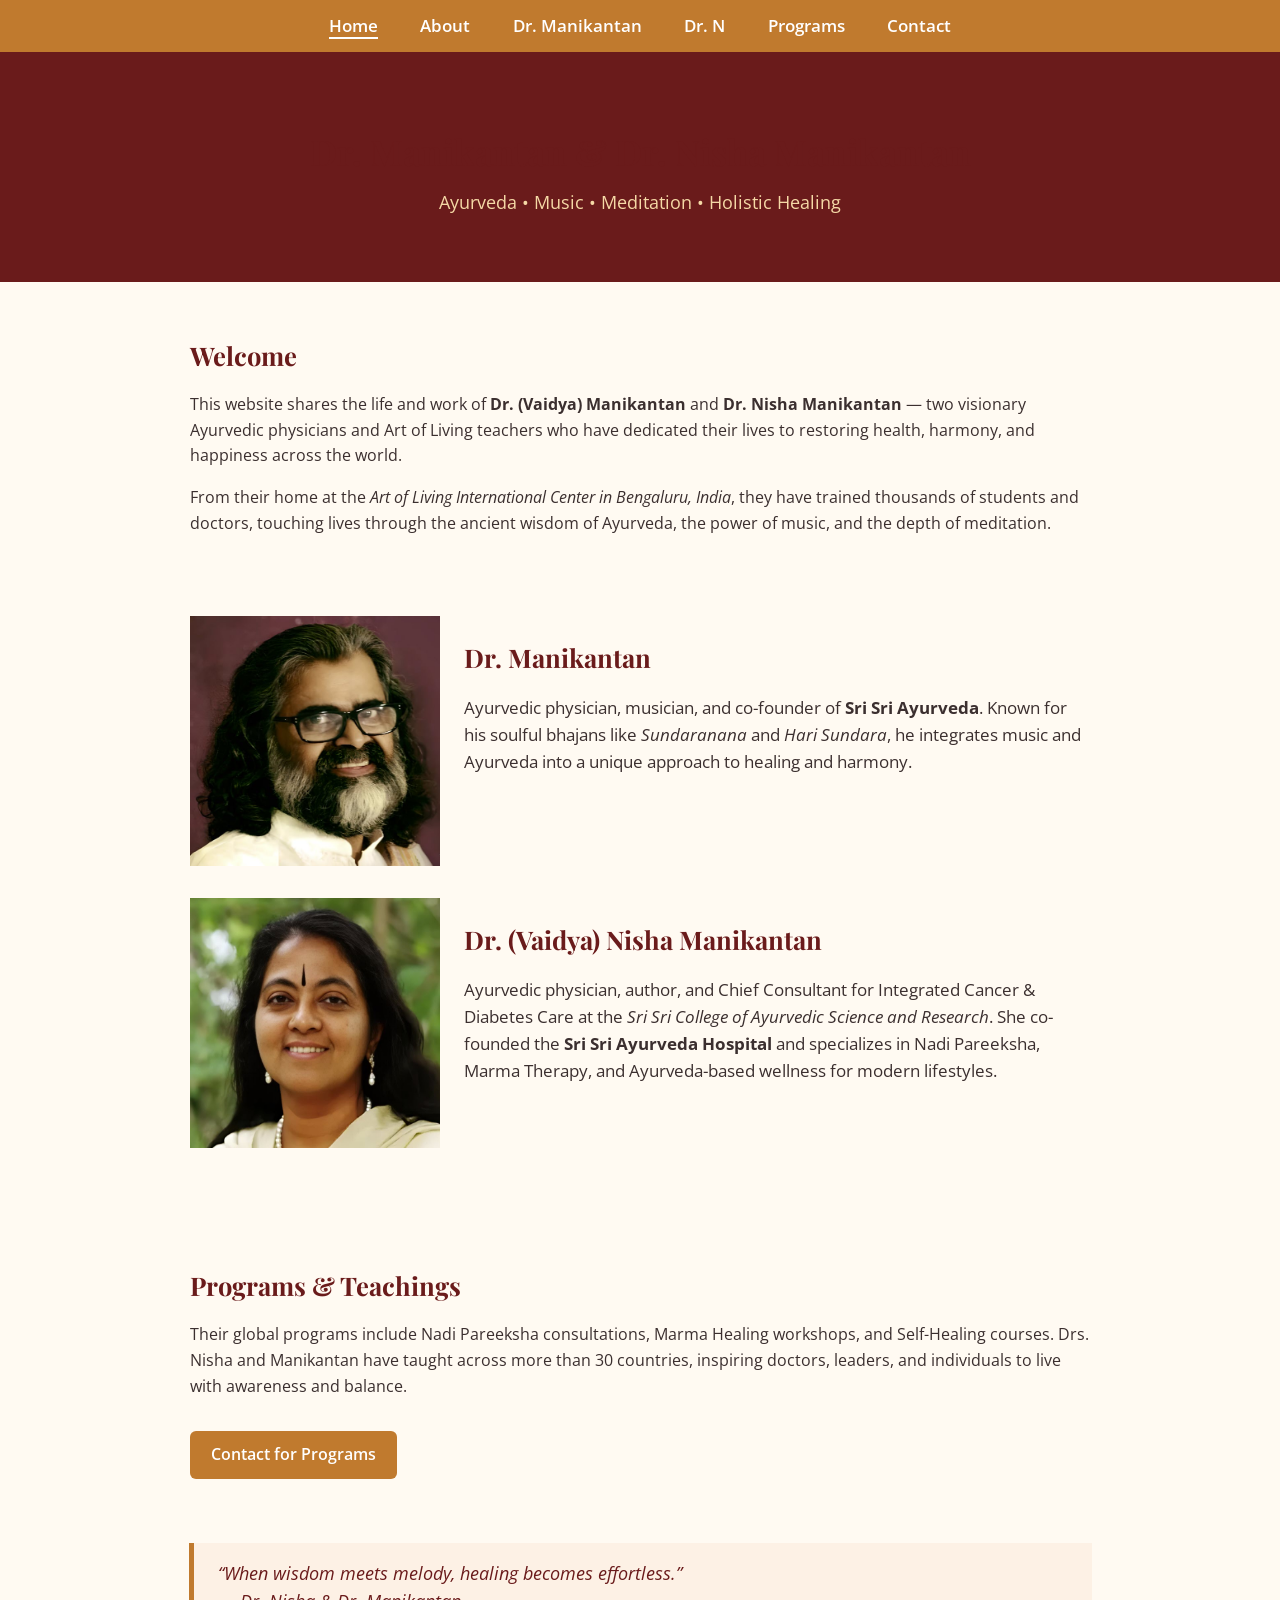
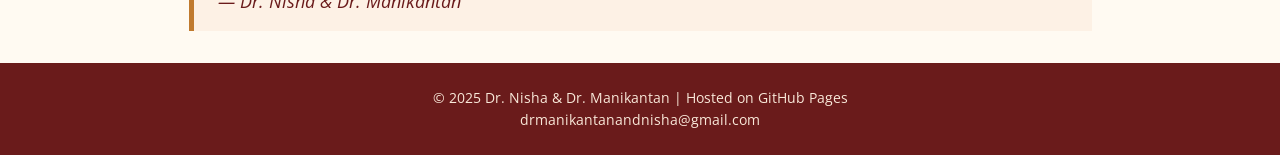
==== commit ba8021db: "Update index.html" ====
--- a/index.html
+++ b/index.html
@@ -43,7 +43,7 @@
   <!-- 🌿 Profiles -->
   <section>
         <div class="bio">
-      <img src="dr-manikantan.jpg" alt="Dr. Manikantan" class="profile-img">
+      <img src="dr-manikantan.jpg" width="250" height="250" alt="Dr. Manikantan" class="profile-img">
       <div class="bio-text">
         <h2>Dr. Manikantan</h2>
         <p>
@@ -53,7 +53,7 @@
     </div>
     
     <div class="bio">
-      <img src="dr-nisha.jpg" alt="Dr. Nisha Manikantan" class="profile-img">
+      <img src="dr-nisha.jpg" width="250" height="250" alt="Dr. Nisha Manikantan" class="profile-img">
       <div class="bio-text">
         <h2>Dr. (Vaidya) Nisha Manikantan</h2>
         <p>
